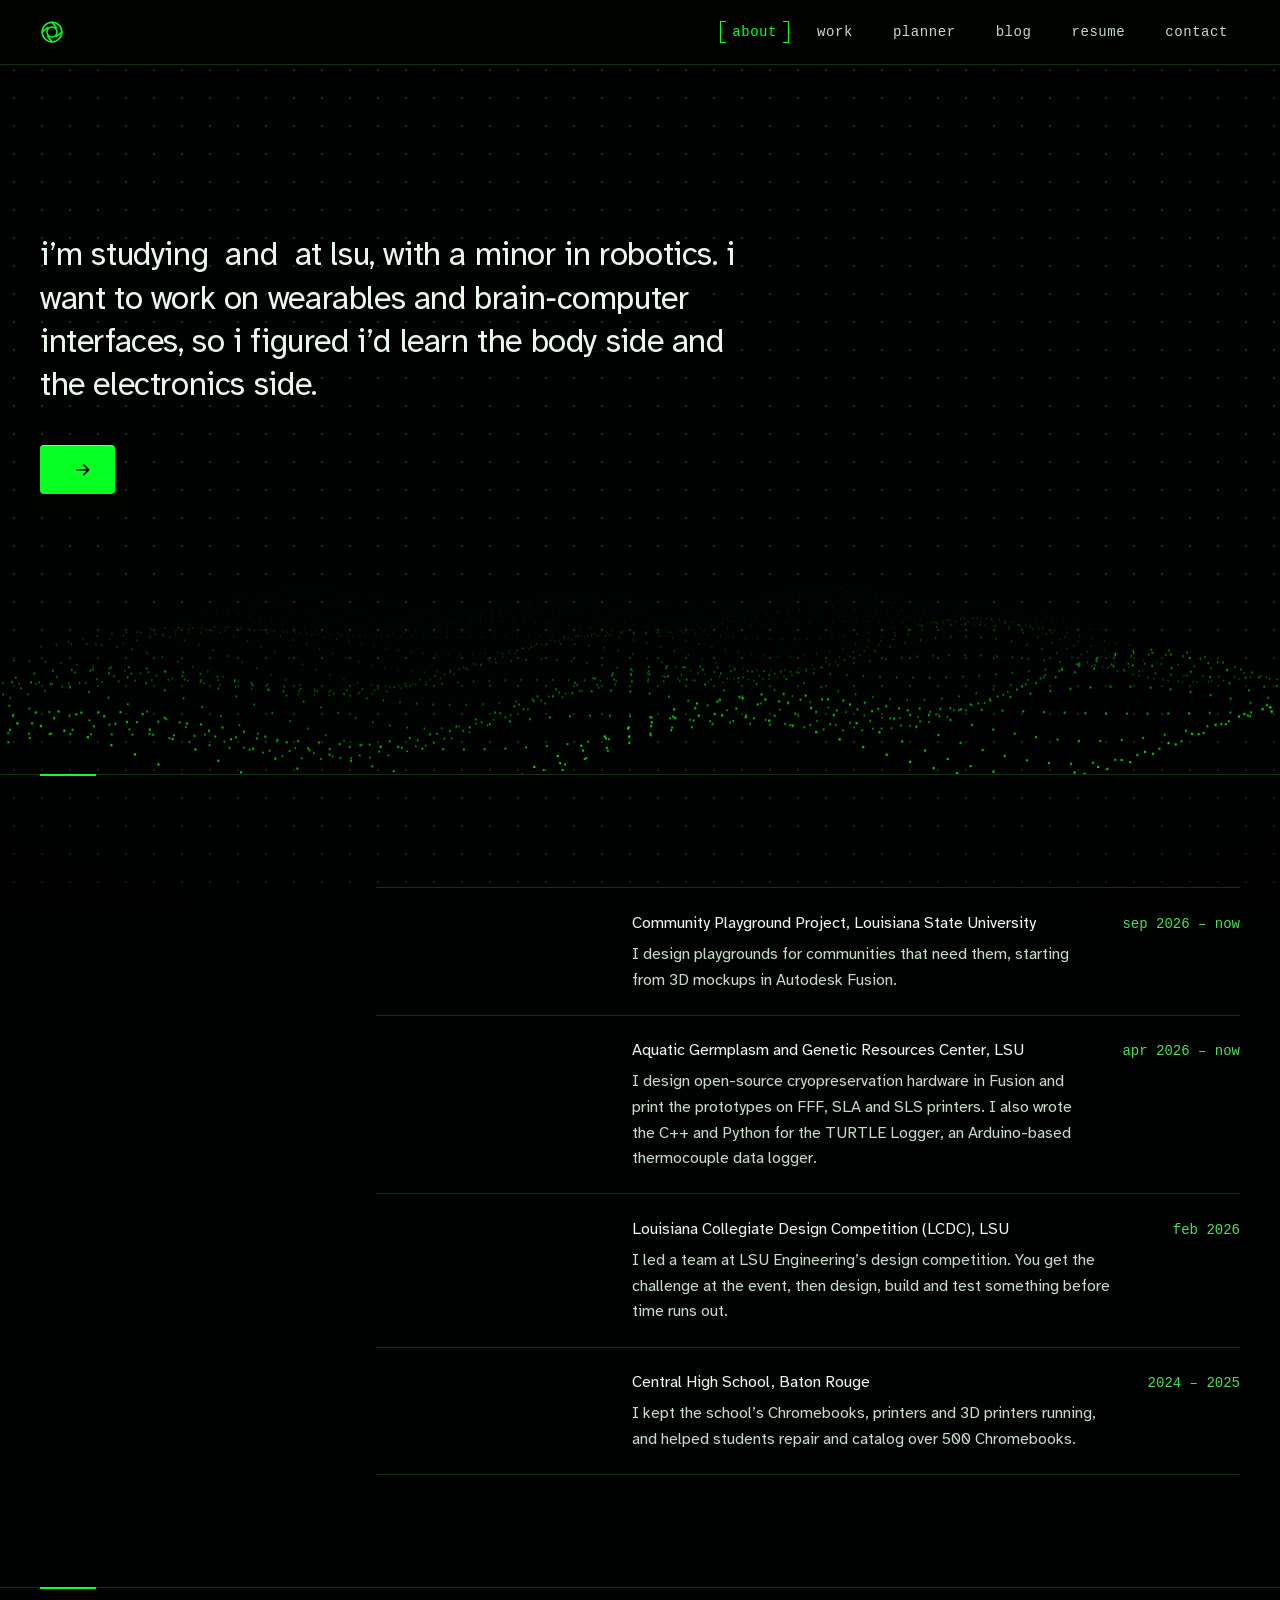
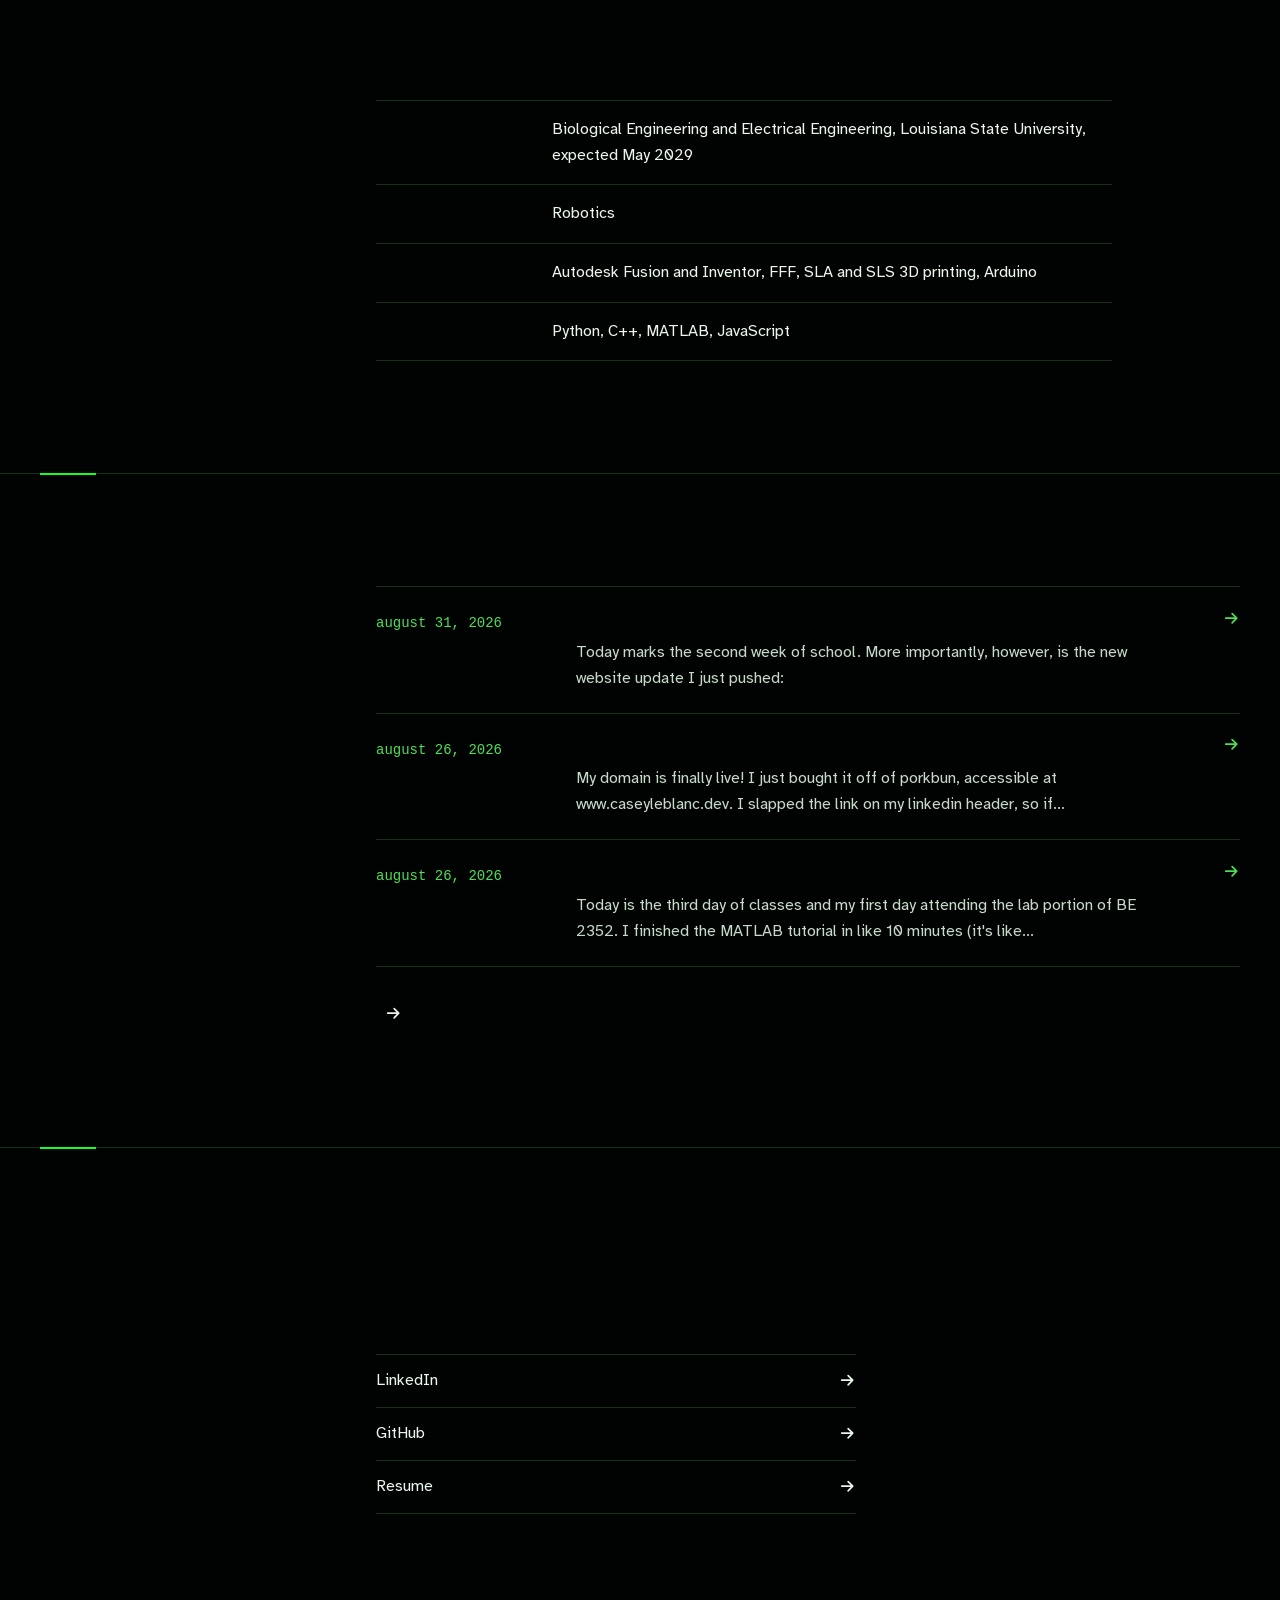
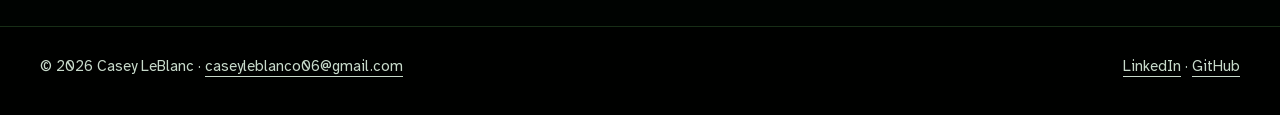
==== about/index.html @ cc2a9f2a "Site refresh: ring menu home, inner pages, motion, resume update - Home is a main menu: an animated " ====
<!DOCTYPE html>
<html lang="en">
<head>
    <meta charset="utf-8">
    <meta name="viewport" content="width=device-width, initial-scale=1">
    <title>About | Casey LeBlanc</title>
    <meta name="description" content="Casey LeBlanc studies biological and electrical engineering at LSU and works as a design engineer on the Community Playground Project. Experience, background, writing and contact.">
    <meta name="color-scheme" content="dark">
    <meta name="theme-color" content="#060d09">
    <meta property="og:type" content="website">
    <meta property="og:site_name" content="Casey LeBlanc">
    <meta property="og:title" content="About | Casey LeBlanc">
    <meta property="og:description" content="Casey LeBlanc studies biological and electrical engineering at LSU and works as a design engineer on the Community Playground Project. Experience, background, writing and contact.">
    <meta property="og:url" content="https://caseyleblanc.dev/about/">
    <meta name="twitter:card" content="summary">
    <link rel="canonical" href="https://caseyleblanc.dev/about/">
    <link rel="icon" href="../Assets/favicon.svg" type="image/svg+xml">
    <link rel="preload" href="../Assets/Atkinson-Hyperlegible-Regular-102a.woff2" as="font" type="font/woff2" crossorigin>
    <link rel="stylesheet" href="../site.css">
    <script>
        // motion.js prints the page in. It only runs when motion is allowed, and the page shows anyway if it never loads.
        if (matchMedia("(prefers-reduced-motion: no-preference)").matches) {
            document.documentElement.classList.add("motion");
            setTimeout(function () {
                if (!document.documentElement.classList.contains("motion-ready")) document.documentElement.classList.remove("motion");
            }, 3000);
        }
    </script>
</head>
<body>
    <a class="skip-link" href="#main">skip to content</a>

    <header class="site-header">
        <div class="wrap header-inner">
            <a class="wordmark" href="../">
                <svg class="mark" viewBox="0 0 20 20" aria-hidden="true" focusable="false"><circle cx="10" cy="10" r="8.2"/><circle cx="10" cy="10" r="4.2"/><path d="M10 1.8 13.6 6.4M18.2 10 13.6 13.6M10 18.2 6.4 13.6M1.8 10 6.4 6.4"/></svg>
                casey leblanc
            </a>
            <nav class="site-nav" aria-label="Main">
                <ul>
                    <li><a href="../about/" aria-current="page">about</a></li>
                    <li><a href="../work/">work</a></li>
                    <li><a href="../planner/">planner</a></li>
                    <li><a href="../blog/">blog</a></li>
                    <li><a href="../resume/">resume</a></li>
                    <li><a href="../about/#contact">contact</a></li>
                </ul>
            </nav>
        </div>
    </header>

    <main id="main">
        <div class="wrap">
            <header class="page-head about-head">
                <h1 class="page-title">about</h1>
                <p class="statement">I&#8217;m studying <strong>biological</strong> and <strong>electrical engineering</strong> at LSU, with a minor in robotics. I want to work on wearables and brain&#8209;computer interfaces, so I figured I&#8217;d learn the body side and the electronics side.</p>
                <div class="actions">
                    <a class="btn btn-primary" href="../resume/">view resume <svg class="arrow" viewBox="0 0 20 20" aria-hidden="true" focusable="false"><path d="M4 10h11M11 5l5 5-5 5"/></svg></a>
                    <a class="btn-link" href="mailto:caseyleblanco06@gmail.com">email me</a>
                </div>
            </header>
        </div>
        <canvas class="wave" aria-hidden="true" data-wave></canvas>

        <section class="section" id="experience" aria-labelledby="experience-title">
            <div class="wrap section-grid">
                <h2 class="section-title" id="experience-title">experience</h2>
                <ul class="rows">
                    <li class="row row-work">
                        <h3 class="row-title">Design engineer</h3>
                        <div class="row-body">
                            <p class="row-org">Community Playground Project, Louisiana State University</p>
                            <p class="row-text">I design playgrounds for communities that need them, starting from 3D mockups in Autodesk Fusion.</p>
                        </div>
                        <span class="row-when">sep 2026 &ndash; now</span>
                    </li>
                    <li class="row row-work">
                        <h3 class="row-title">Undergraduate researcher</h3>
                        <div class="row-body">
                            <p class="row-org">Aquatic Germplasm and Genetic Resources Center, LSU</p>
                            <p class="row-text">I design open-source cryopreservation hardware in Fusion and print the prototypes on FFF, SLA and SLS printers. I also wrote the C++ and Python for the TURTLE Logger, an Arduino-based thermocouple data logger.</p>
                        </div>
                        <span class="row-when">apr 2026 &ndash; now</span>
                    </li>
                    <li class="row row-work">
                        <h3 class="row-title">Team leader</h3>
                        <div class="row-body">
                            <p class="row-org">Louisiana Collegiate Design Competition (LCDC), LSU</p>
                            <p class="row-text">I led a team at LSU Engineering&#8217;s design competition. You get the challenge at the event, then design, build and test something before time runs out.</p>
                        </div>
                        <span class="row-when">feb 2026</span>
                    </li>
                    <li class="row row-work">
                        <h3 class="row-title">Help desk</h3>
                        <div class="row-body">
                            <p class="row-org">Central High School, Baton Rouge</p>
                            <p class="row-text">I kept the school&#8217;s Chromebooks, printers and 3D printers running, and helped students repair and catalog over 500 Chromebooks.</p>
                        </div>
                        <span class="row-when">2024 &ndash; 2025</span>
                    </li>
                </ul>
            </div>
        </section>

        <section class="section" id="background" aria-labelledby="background-title">
            <div class="wrap section-grid">
                <h2 class="section-title" id="background-title">background</h2>
                <dl class="facts">
                    <div class="fact"><dt>Studying</dt><dd>Biological Engineering and Electrical Engineering, Louisiana State University, expected May 2029</dd></div>
                    <div class="fact"><dt>Minor</dt><dd>Robotics</dd></div>
                    <div class="fact"><dt>Building with</dt><dd>Autodesk Fusion and Inventor, FFF, SLA and SLS 3D printing, Arduino</dd></div>
                    <div class="fact"><dt>Coding in</dt><dd>Python, C++, MATLAB, JavaScript</dd></div>
                </dl>
            </div>
        </section>

        <section class="section" id="writing" aria-labelledby="writing-title">
            <div class="wrap section-grid">
                <h2 class="section-title" id="writing-title">writing</h2>
                <div>
                    <ul class="rows">
<!-- blog:latest:start (generated by tools/blog.py, edit posts/*.md instead) -->
<li class="row row-post"><a class="row-link" href="../blog/#post-2026-08-31-new-update-and-project-brainstorming"><time datetime="2026-08-31">august 31, 2026</time><span class="row-main"><span class="row-title">new update and project brainstorming</span><span class="row-text">Today marks the second week of school. More importantly, however, is the new website update I just pushed:</span></span><svg class="arrow" viewBox="0 0 20 20" aria-hidden="true" focusable="false"><path d="M4 10h11M11 5l5 5-5 5"/></svg></a></li>
<li class="row row-post"><a class="row-link" href="../blog/#post-2026-08-26-domain-is-live"><time datetime="2026-08-26">august 26, 2026</time><span class="row-main"><span class="row-title">domain is live!</span><span class="row-text">My domain is finally live! I just bought it off of porkbun, accessible at www.caseyleblanc.dev. I slapped the link on my linkedin header, so if...</span></span><svg class="arrow" viewBox="0 0 20 20" aria-hidden="true" focusable="false"><path d="M4 10h11M11 5l5 5-5 5"/></svg></a></li>
<li class="row row-post"><a class="row-link" href="../blog/#post-2026-08-26-matt-lab-and-the-start-of-random-stuff-section"><time datetime="2026-08-26">august 26, 2026</time><span class="row-main"><span class="row-title">matt lab and the start of random stuff section</span><span class="row-text">Today is the third day of classes and my first day attending the lab portion of BE 2352. I finished the MATLAB tutorial in like 10 minutes (it's like...</span></span><svg class="arrow" viewBox="0 0 20 20" aria-hidden="true" focusable="false"><path d="M4 10h11M11 5l5 5-5 5"/></svg></a></li>
<!-- blog:latest:end -->
                    </ul>
                    <p class="more"><a class="btn-link" href="../blog/">all posts <svg class="arrow" viewBox="0 0 20 20" aria-hidden="true" focusable="false"><path d="M4 10h11M11 5l5 5-5 5"/></svg></a></p>
                </div>
            </div>
        </section>

        <section class="section" id="contact" aria-labelledby="contact-title">
            <div class="wrap section-grid">
                <h2 class="section-title" id="contact-title">contact</h2>
                <div>
                    <a class="contact-mail" href="mailto:caseyleblanco06@gmail.com">caseyleblanco06@gmail.com</a>
                    <ul class="link-list">
                        <li><a href="https://www.linkedin.com/in/casey-leblanc-04265731b/" target="_blank" rel="noopener noreferrer">LinkedIn<span class="visually-hidden"> (opens in a new tab)</span> <svg class="arrow" viewBox="0 0 20 20" aria-hidden="true" focusable="false"><path d="M4 10h11M11 5l5 5-5 5"/></svg></a></li>
                        <li><a href="https://github.com/casey-leblanc" target="_blank" rel="noopener noreferrer">GitHub<span class="visually-hidden"> (opens in a new tab)</span> <svg class="arrow" viewBox="0 0 20 20" aria-hidden="true" focusable="false"><path d="M4 10h11M11 5l5 5-5 5"/></svg></a></li>
                        <li><a href="../resume/">Resume <svg class="arrow" viewBox="0 0 20 20" aria-hidden="true" focusable="false"><path d="M4 10h11M11 5l5 5-5 5"/></svg></a></li>
                    </ul>
                </div>
            </div>
        </section>
    </main>

    <footer class="site-footer">
        <div class="wrap footer-inner">
            <p>&copy; 2026 Casey LeBlanc &middot; <a href="mailto:caseyleblanco06@gmail.com">caseyleblanco06@gmail.com</a></p>
            <p><a href="https://www.linkedin.com/in/casey-leblanc-04265731b/" target="_blank" rel="noopener noreferrer">LinkedIn<span class="visually-hidden"> (opens in a new tab)</span></a> &middot; <a href="https://github.com/casey-leblanc" target="_blank" rel="noopener noreferrer">GitHub<span class="visually-hidden"> (opens in a new tab)</span></a></p>
        </div>
    </footer>
    <script src="../wave.js" defer></script>
    <script src="../motion.js" defer></script>
</body>
</html>
---- site.css ----
/* ==========================================================================
   caseyleblanc.dev
   One stylesheet for every page. The idea: a heads-up display. A near-black
   spruce ground with a faint dot grid, one neon-green signal, and a home that
   is a main menu: an animated woven ring with the name held in its hole.
   ========================================================================== */

@font-face {
    font-family: "AtkinsonHyperlegible";
    src: url("Assets/Atkinson-Hyperlegible-Regular-102a.woff2") format("woff2");
    font-weight: 400;
    font-style: normal;
    font-display: swap;
}
@font-face {
    font-family: "AtkinsonHyperlegible";
    src: url("Assets/Atkinson-Hyperlegible-Italic-102a.woff2") format("woff2");
    font-weight: 400;
    font-style: italic;
    font-display: swap;
}
@font-face {
    font-family: "AtkinsonHyperlegible";
    src: url("Assets/Atkinson-Hyperlegible-Bold-102.ttf") format("truetype");
    font-weight: 700;
    font-style: normal;
    font-display: swap;
}
@font-face {
    font-family: "AtkinsonHyperlegible";
    src: url("Assets/Atkinson-Hyperlegible-BoldItalic-102a.woff2") format("woff2");
    font-weight: 700;
    font-style: italic;
    font-display: swap;
}

/* ---------- tokens ---------- */

:root {
    color-scheme: dark;

    /* ground: spruce-black */
    --ground: oklch(0.09 0.02 155);
    --ground-raised: oklch(0.14 0.025 158);

    /* type: fog-white tinted a little toward green, never neutral gray */
    --fog: oklch(0.965 0.018 150);
    --fog-2: oklch(0.87 0.03 150);

    /* the signal: phosphor green. Hairlines and ticks are tinted with it too. */
    --signal: oklch(0.87 0.29 143);
    --signal-strong: oklch(0.93 0.25 146);
    --signal-dim: oklch(0.8 0.22 144);
    --signal-ink: oklch(0.14 0.04 150);
    --line: oklch(0.88 0.2 143 / 0.18);
    --line-strong: oklch(0.88 0.22 143 / 0.42);

    --font: "AtkinsonHyperlegible", "Atkinson Hyperlegible", system-ui, "Segoe UI", sans-serif;
    --mono: ui-monospace, "Cascadia Mono", "SF Mono", Menlo, Consolas, monospace;

    --wrap: 75rem;
    --gutter: clamp(1.25rem, 4vw, 2.5rem);
    --header-h: 4rem;
    --ease: cubic-bezier(0.16, 1, 0.3, 1);
}

/* ---------- base ---------- */

*,
*::before,
*::after {
    box-sizing: border-box;
}

html {
    scrollbar-width: thin;
    scrollbar-color: oklch(0.5 0.12 145) transparent;
    scroll-padding-top: calc(var(--header-h) + 1.5rem);
    -webkit-text-size-adjust: 100%;
    text-size-adjust: 100%;
}

body {
    margin: 0;
    min-height: 100vh;
    min-height: 100dvh;
    display: flex;
    flex-direction: column;
    background: var(--ground);
    color: var(--fog);
    font-family: var(--font);
    font-size: 1rem;
    line-height: 1.6;
    caret-color: var(--signal);
    overflow-wrap: break-word;
}

/* The ground: a faint dot grid in the signal colour under a soft vignette, fixed behind every page. */
body::before {
    content: "";
    position: fixed;
    inset: 0;
    z-index: -1;
    pointer-events: none;
    background:
        radial-gradient(120% 90% at 50% 42%, transparent 35%, oklch(0.05 0.02 155 / 0.92) 100%),
        radial-gradient(circle at center, oklch(0.88 0.2 143 / 0.2) 0 1px, transparent 1.6px) 0 0 / 28px 28px,
        var(--ground);
}

main {
    flex: 1;
}

img,
svg {
    max-width: 100%;
}

time {
    font-variant-numeric: tabular-nums;
}

h1,
h2,
h3,
h4 {
    margin: 0;
    line-height: 1.1;
    text-wrap: balance;
}

p {
    text-wrap: pretty;
}

::selection {
    background: var(--signal);
    color: var(--signal-ink);
}

:focus-visible {
    outline: 3px solid var(--signal);
    outline-offset: 3px;
    border-radius: 4px;
}

a {
    color: inherit;
    text-underline-offset: 0.3em;
}

.wrap {
    width: min(100% - 2 * var(--gutter), var(--wrap));
    margin-inline: auto;
}

.skip-link {
    position: absolute;
    left: 1rem;
    top: -5rem;
    z-index: 100;
    padding: 0.75rem 1.25rem;
    background: var(--signal);
    color: var(--signal-ink);
    font-weight: 700;
    border-radius: 6px;
    text-decoration: none;
}
.skip-link:focus {
    top: 1rem;
}

.visually-hidden {
    position: absolute;
    width: 1px;
    height: 1px;
    margin: -1px;
    padding: 0;
    overflow: hidden;
    clip-path: inset(50%);
    white-space: nowrap;
}

/* ---------- header ---------- */

.site-header {
    position: relative;
    z-index: 50;
    background: oklch(0.09 0.02 160 / 0.88);
    border-bottom: 1px solid var(--line);
    view-transition-name: site-header;
}

@media (min-width: 720px) {
    .site-header {
        position: sticky;
        top: 0;
        -webkit-backdrop-filter: blur(14px) saturate(1.2);
        backdrop-filter: blur(14px) saturate(1.2);
    }
}
@media (max-height: 520px) {
    .site-header {
        position: relative;
        -webkit-backdrop-filter: none;
        backdrop-filter: none;
    }
}

.header-inner {
    display: flex;
    flex-wrap: wrap;
    align-items: center;
    justify-content: space-between;
    column-gap: 2rem;
    min-height: var(--header-h);
    padding-block: 0.25rem;
}

.wordmark {
    display: inline-flex;
    align-items: center;
    gap: 0.65rem;
    min-height: 44px;
    font-size: 1.125rem;
    font-weight: 700;
    letter-spacing: -0.01em;
    text-decoration: none;
    text-transform: lowercase;
}

.mark {
    width: 1.5rem;
    height: 1.5rem;
    fill: none;
    stroke: var(--signal);
    stroke-width: 1.3;
    stroke-linecap: round;
}

.site-nav ul {
    display: flex;
    flex-wrap: wrap;
    gap: 0 clamp(0.25rem, 1.5vw, 1rem);
    margin: 0;
    padding: 0;
    list-style: none;
}

.site-nav a {
    position: relative;
    display: inline-flex;
    align-items: center;
    min-height: 44px;
    padding-inline: 0.75rem;
    color: var(--fog-2);
    font-family: var(--mono);
    font-size: 0.875rem;
    letter-spacing: 0.04em;
    text-decoration: none;
    text-transform: lowercase;
    transition: color 0.2s;
}
/* the label's brackets: drawn on hover, solid on the current page */
.site-nav a::before,
.site-nav a::after {
    content: "";
    position: absolute;
    top: 11px;
    bottom: 11px;
    width: 6px;
    border: 1.5px solid var(--signal);
    opacity: 0;
    transition: opacity 0.2s;
}
.site-nav a::before {
    left: 0;
    border-right: 0;
}
.site-nav a::after {
    right: 0;
    border-left: 0;
}
.site-nav a:hover {
    color: var(--signal);
}
.site-nav a:hover::before,
.site-nav a:hover::after {
    opacity: 0.5;
}
.site-nav a[aria-current="page"] {
    color: var(--signal);
}
.site-nav a[aria-current="page"]::before,
.site-nav a[aria-current="page"]::after {
    opacity: 1;
}

/* six tabs have to fit one row on a phone, so tighten them (every target stays 44px wide and tall) */
@media (max-width: 479px) {
    .site-nav ul {
        gap: 0;
    }
    .site-nav a {
        justify-content: center;
        min-width: 44px;
        padding-inline: 0.4rem;
        font-size: 0.78rem;
    }
}
@media (max-width: 359px) {
    .site-nav {
        flex-basis: 100%;
    }
    .site-nav ul {
        display: grid;
        grid-template-columns: repeat(3, minmax(0, 1fr));
    }
}

/* ---------- actions ---------- */

.actions {
    display: flex;
    flex-wrap: wrap;
    align-items: center;
    gap: 0.5rem 1.75rem;
    margin-top: 2.25rem;
}

.btn {
    display: inline-flex;
    align-items: center;
    gap: 0.65rem;
    min-height: 3rem;
    padding: 0.7rem 1.4rem;
    border-radius: 4px;
    font-size: 1.0625rem;
    font-weight: 700;
    text-decoration: none;
    transition: background-color 0.2s, transform 0.25s var(--ease), box-shadow 0.25s;
}

.btn-primary {
    background: var(--signal);
    color: var(--signal-ink);
    box-shadow: inset 0 1px 0 oklch(1 0 0 / 0.4), 0 10px 22px -10px oklch(0.03 0.02 160 / 0.9);
}
.btn-primary:hover {
    background: var(--signal-strong);
    transform: translateY(-2px);
    box-shadow: inset 0 1px 0 oklch(1 0 0 / 0.4), 0 16px 28px -12px oklch(0.03 0.02 160 / 0.95);
}
.btn-primary:active {
    transform: translateY(0);
}

.btn-link {
    display: inline-flex;
    align-items: center;
    gap: 0.5rem;
    min-height: 44px;
    font-weight: 700;
    text-decoration: underline;
    text-decoration-color: var(--line-strong);
    text-decoration-thickness: 2px;
    text-underline-offset: 0.35em;
    transition: text-decoration-color 0.2s, color 0.2s;
}
.btn-link:hover {
    color: var(--signal);
    text-decoration-color: var(--signal);
}

.arrow {
    flex: none;
    width: 1.15em;
    height: 1.15em;
    fill: none;
    stroke: currentColor;
    stroke-width: 1.8;
    stroke-linecap: round;
    stroke-linejoin: round;
    transition: transform 0.3s var(--ease);
}
a:hover > .arrow,
.row-link:hover .arrow {
    transform: translateX(4px);
}

/* ---------- sections ---------- */

.section {
    position: relative;
    padding-block: clamp(3.5rem, 9vw, 7rem);
    border-top: 1px solid var(--line);
}

/* a short signal tick on each section rule, aligned to the content edge */
.section::before {
    content: "";
    position: absolute;
    top: -1px;
    left: max(var(--gutter), calc((100% - var(--wrap)) / 2));
    width: 3.5rem;
    height: 2px;
    background: var(--signal);
}

.section-grid {
    display: grid;
    grid-template-columns: minmax(0, 1fr);
    gap: clamp(1.5rem, 4vw, 3rem);
}
@media (min-width: 900px) {
    .section-grid {
        grid-template-columns: minmax(0, 17rem) minmax(0, 1fr);
        gap: clamp(2rem, 5vw, 5rem);
    }
}

.section-title {
    font-size: clamp(2.2rem, 4.2vw, 3.1rem);
    line-height: 1;
    letter-spacing: -0.03em;
    text-transform: lowercase;
    color: var(--signal);
}

.statement {
    max-width: 34ch;
    margin: 0 0 clamp(2rem, 5vw, 3.25rem);
    font-size: clamp(1.4rem, 2.7vw, 2.05rem);
    line-height: 1.32;
    letter-spacing: -0.012em;
}
.statement strong {
    color: var(--signal);
}

.facts {
    margin: 0;
    max-width: 46rem;
}
.fact {
    display: grid;
    gap: 0.2rem 2rem;
    padding-block: 1rem;
    border-top: 1px solid var(--line);
}
.fact:last-child {
    border-bottom: 1px solid var(--line);
}
@media (min-width: 640px) {
    .fact {
        grid-template-columns: 9rem minmax(0, 1fr);
    }
}
.fact dt {
    color: var(--signal-dim);
    font-weight: 700;
    text-transform: lowercase;
}
.fact dd {
    margin: 0;
}

/* ruled rows: the page's list pattern (instead of cards) */

.group + .group {
    margin-top: clamp(2.5rem, 6vw, 3.75rem);
}
.group-title {
    margin-bottom: 1rem;
    font-size: 1.625rem;
    letter-spacing: -0.015em;
    text-transform: lowercase;
}

.rows {
    margin: 0;
    padding: 0;
    list-style: none;
}
.row {
    border-top: 1px solid var(--line);
}
.row:last-child {
    border-bottom: 1px solid var(--line);
}

.row-work {
    display: grid;
    gap: 0.4rem 2rem;
    padding-block: 1.35rem;
}
@media (min-width: 760px) {
    .row-work {
        grid-template-columns: minmax(0, 14rem) minmax(0, 1fr) auto;
        align-items: baseline;
    }
}
.row-title {
    font-size: 1.25rem;
    font-weight: 700;
    line-height: 1.3;
    letter-spacing: -0.01em;
}
.row-text {
    margin: 0;
    color: var(--fog-2);
    max-width: 58ch;
}
.tag {
    justify-self: start;
    padding: 0.1rem 0.75rem;
    border: 1px solid var(--line-strong);
    border-radius: 999px;
    color: var(--signal-dim);
    font-family: var(--mono);
    font-size: 0.875rem;
    white-space: nowrap;
}

.row-link {
    display: grid;
    gap: 0.35rem 2rem;
    padding: 1.35rem 0.5rem;
    margin-inline: -0.5rem;
    color: inherit;
    text-decoration: none;
    border-radius: 4px;
    transition: background-color 0.2s;
}
@media (min-width: 760px) {
    .row-link {
        grid-template-columns: 10.5rem minmax(0, 1fr) auto;
        align-items: baseline;
    }
}
.row-link:hover {
    background: oklch(0.88 0.2 143 / 0.07);
}
.row-link time {
    color: var(--signal-dim);
    font-family: var(--mono);
    font-size: 0.875rem;
}
.row-main {
    display: grid;
    gap: 0.3rem;
}
.row-link .row-title {
    text-decoration: underline;
    text-decoration-color: transparent;
    text-decoration-thickness: 2px;
    text-underline-offset: 0.25em;
    transition: text-decoration-color 0.2s;
}
.row-link:hover .row-title {
    text-decoration-color: var(--signal);
}
.row-link .arrow {
    display: none;
    color: var(--signal-dim);
}
@media (min-width: 760px) {
    .row-link .arrow {
        display: block;
    }
}

.more {
    margin: 1.5rem 0 0;
}

/* a work row with its own links instead of one link around the whole row */
.row-body {
    display: grid;
    gap: 0.35rem;
}
.row-links {
    display: flex;
    flex-wrap: wrap;
    gap: 0 1.75rem;
    margin: 0;
}

/* contact */

.contact-mail {
    display: inline-block;
    font-size: clamp(1.45rem, 4.7vw, 3rem);
    font-weight: 700;
    line-height: 1.12;
    letter-spacing: -0.025em;
    overflow-wrap: anywhere;
    text-decoration: underline;
    text-decoration-color: var(--signal);
    text-decoration-thickness: 3px;
    text-underline-offset: 0.2em;
    transition: color 0.2s;
}
.contact-mail:hover {
    color: var(--signal);
}

.link-list {
    margin: clamp(1.75rem, 4vw, 2.5rem) 0 0;
    padding: 0;
    max-width: 30rem;
    list-style: none;
}
.link-list li {
    border-top: 1px solid var(--line);
}
.link-list li:last-child {
    border-bottom: 1px solid var(--line);
}
.link-list a {
    display: flex;
    align-items: center;
    gap: 0.9rem;
    min-height: 3.25rem;
    text-decoration: none;
    transition: color 0.2s;
}
.link-list a:hover {
    color: var(--signal);
}
.link-list .arrow {
    margin-left: auto;
}
.icon {
    flex: none;
    width: 1.25rem;
    height: 1.25rem;
    fill: var(--signal);
}

/* ---------- footer ---------- */

.site-footer {
    border-top: 1px solid var(--line);
    background: oklch(0.07 0.02 160 / 0.7);
    color: var(--fog-2);
    font-size: 0.9375rem;
}
.footer-inner {
    display: flex;
    flex-wrap: wrap;
    justify-content: space-between;
    gap: 0.5rem 2rem;
    padding-block: 1.75rem 2.25rem;
}
.footer-inner p {
    margin: 0;
}
.site-footer a,
.fact a {
    display: inline-block;
    padding-block: 0.7rem;
    margin-block: -0.7rem;
}
.site-footer a:hover {
    color: var(--signal);
}

/* ---------- inner pages ---------- */

.page-head {
    padding-block: clamp(2.5rem, 6vw, 4.5rem) clamp(1.5rem, 3vw, 2.5rem);
}
.page-title {
    font-size: clamp(2.9rem, 7.5vw, 4.75rem);
    line-height: 0.98;
    letter-spacing: -0.035em;
    text-transform: lowercase;
    color: var(--signal);
}
.page-intro {
    max-width: 46ch;
    margin: 1.1rem 0 0;
    color: var(--fog-2);
    font-size: 1.125rem;
}

/* resume */

.pdf-note,
.page-note {
    max-width: 52ch;
    margin: 1.25rem 0 0;
    color: var(--fog-2);
}
.resume-layout {
    display: grid;
    grid-template-columns: minmax(0, 1fr);
    gap: clamp(2rem, 5vw, 4rem);
    align-items: start;
    margin-bottom: clamp(3rem, 7vw, 5rem);
}
@media (min-width: 1000px) {
    .resume-layout {
        grid-template-columns: minmax(0, 52rem) minmax(16rem, 1fr);
    }
    .resume-summary {
        position: sticky;
        top: calc(var(--header-h) + 1.5rem);
        max-width: 24rem;
    }
}
.summary-title {
    margin-bottom: 0.5rem;
    font-size: 1.625rem;
    letter-spacing: -0.015em;
    text-transform: lowercase;
    color: var(--signal);
}
.resume-summary .fact {
    grid-template-columns: minmax(0, 1fr);
}
.pdf-frame {
    width: 100%;
    aspect-ratio: 8.5 / 11;
    overflow: hidden;
    border: 1px solid var(--signal);
    border-radius: 4px;
    background: #fff;
    box-shadow: 0 10px 14px -10px oklch(0.03 0.02 160 / 0.9);
}
.pdf-frame:focus-within {
    outline: 3px solid var(--signal);
    outline-offset: 3px;
}
.pdf-frame object {
    display: block;
    width: 100%;
    height: 100%;
}
.pdf-frame p {
    padding: 2rem;
    color: oklch(0.25 0.03 160);
}
@media (max-width: 719px), (hover: none) and (pointer: coarse) {
    .pdf-frame {
        display: none;
    }
    .resume-layout {
        grid-template-columns: minmax(0, 1fr);
    }
    .resume-summary {
        position: static;
        max-width: 46rem;
    }
}

/* credit lines: names are links, so they read as links without shouting */
.page-note a,
.row-text a {
    font-weight: 700;
    text-decoration: underline;
    text-decoration-color: var(--line-strong);
    text-decoration-thickness: 2px;
    text-underline-offset: 0.3em;
    transition: text-decoration-color 0.2s, color 0.2s;
}
.page-note a:hover,
.row-text a:hover {
    color: var(--signal);
    text-decoration-color: var(--signal);
}
.page-note.credit {
    margin-top: 0;
    margin-bottom: clamp(1.75rem, 4vw, 2.5rem);
}

/* course planner page */

.planner-shot {
    margin: 0 0 clamp(2.5rem, 6vw, 4rem);
}
.planner-shot img {
    display: block;
    width: 100%;
    height: auto;
    border: 1px solid var(--line-strong);
    border-radius: 6px;
    background: var(--ground-raised);
    box-shadow: 0 10px 14px -10px oklch(0.03 0.02 160 / 0.9);
}
.planner-shot figcaption {
    max-width: 62ch;
    margin-top: 0.75rem;
    color: var(--fog-2);
    font-size: 0.9375rem;
}

/* blog */

.blog-layout {
    display: grid;
    grid-template-columns: minmax(0, 1fr);
    gap: 2rem;
    padding-bottom: clamp(3.5rem, 8vw, 6rem);
}
@media (min-width: 960px) {
    .blog-layout {
        grid-template-columns: 15rem minmax(0, 1fr);
        gap: clamp(2rem, 6vw, 5.5rem);
        align-items: start;
    }
}

.outline-heading {
    margin-bottom: 0.6rem;
    color: var(--fog-2);
    font-size: 1rem;
    letter-spacing: 0;
    text-transform: lowercase;
}

.outline-list {
    display: flex;
    gap: 0.5rem;
    margin: 0;
    padding: 0 0 0.6rem;
    overflow-x: auto;
    list-style: none;
    scroll-snap-type: x proximity;
}
.outline-list li {
    flex: none;
    width: 13.5rem;
    scroll-snap-align: start;
}

.outline-link {
    display: grid;
    gap: 0.1rem;
    height: 100%;
    padding: 0.6rem 0.85rem;
    border: 1px solid var(--line);
    border-radius: 4px;
    text-decoration: none;
    transition: background-color 0.2s, border-color 0.2s;
}
.outline-link:hover {
    background: oklch(0.88 0.2 143 / 0.07);
    border-color: var(--line-strong);
}
.outline-link[aria-current="true"] {
    background: oklch(0.88 0.2 143 / 0.12);
    border-color: var(--signal);
}
.outline-title {
    overflow: hidden;
    font-weight: 700;
    line-height: 1.35;
    text-overflow: ellipsis;
    white-space: nowrap;
}
.outline-link time {
    color: var(--signal-dim);
    font-family: var(--mono);
    font-size: 0.875rem;
}

@media (min-width: 960px) {
    .outline {
        position: sticky;
        top: calc(var(--header-h) + 1.5rem);
        max-height: calc(100vh - var(--header-h) - 3rem);
        overflow-y: auto;
    }
    .outline-list {
        display: grid;
        gap: 0.25rem;
        padding: 0;
        overflow: visible;
    }
    .outline-list li {
        width: auto;
    }
    .outline-link {
        border-color: transparent;
    }
    .outline-link[aria-current="true"] {
        border-color: var(--signal);
    }
    .outline-title {
        white-space: normal;
    }
}

.post {
    padding-block: clamp(2.25rem, 5vw, 3.5rem);
    border-top: 1px solid var(--line);
}
.post:first-child {
    padding-top: 0;
    border-top: 0;
}
.post-head time {
    color: var(--signal-dim);
    font-family: var(--mono);
    font-size: 0.875rem;
}
.post-title {
    max-width: 24ch;
    margin: 0.45rem 0 1.5rem;
    font-size: clamp(1.75rem, 3.6vw, 2.5rem);
    letter-spacing: -0.022em;
}

.prose {
    max-width: 68ch;
    font-size: 1.125rem;
    line-height: 1.75;
}
.prose > :first-child {
    margin-top: 0;
}
.prose p {
    margin: 0 0 1.15em;
}
.prose h3,
.prose h4,
.prose h5,
.prose h6 {
    margin: 2.2em 0 0.7em;
    letter-spacing: -0.012em;
}
.prose h3 {
    font-size: 1.5rem;
}
.prose h4 {
    font-size: 1.25rem;
}
.prose h5,
.prose h6 {
    font-size: 1.125rem;
}
.prose a {
    text-decoration-line: underline;
    text-decoration-color: var(--signal);
    text-decoration-thickness: 2px;
    transition: color 0.2s;
}
.prose a:hover {
    color: var(--signal);
}
.prose ul,
.prose ol {
    margin: 0 0 1.15em;
    padding-left: 1.4em;
}
.prose li + li {
    margin-top: 0.35em;
}
.prose li::marker {
    color: var(--signal-dim);
}
.prose blockquote {
    margin: 1.5em 0;
    padding-left: 1.15rem;
    border-left: 1px solid var(--line-strong);
    color: var(--fog-2);
    font-style: italic;
}
.prose hr {
    height: 1px;
    margin: 2.2em 0;
    border: 0;
    background: var(--line);
}
.prose code {
    padding: 0.12em 0.4em;
    border-radius: 4px;
    background: oklch(0.07 0.02 160 / 0.8);
    color: var(--signal-dim);
    font-family: var(--mono);
    font-size: 0.9em;
}
.prose pre {
    margin: 1.5em 0;
    padding: 1rem 1.15rem;
    overflow-x: auto;
    border: 1px solid var(--line);
    border-radius: 4px;
    background: oklch(0.07 0.02 160 / 0.8);
    line-height: 1.55;
}
.prose pre code {
    padding: 0;
    background: none;
    font-size: 0.9375rem;
}
.prose img {
    display: block;
    height: auto;
    margin: 1.5em 0;
    border-radius: 4px;
}

.empty {
    color: var(--fog-2);
}

/* ---------- motion ---------- */

@media (prefers-reduced-motion: no-preference) {
    html {
        scroll-behavior: smooth;
    }

    /* moving between pages: the header holds still and the old page lifts away fast. The new page
       prints itself in (motion.js), or at home the ring draws itself in, so it needs no fade. */
    @view-transition {
        navigation: auto;
    }
    ::view-transition-old(root) {
        animation: page-leave 0.22s cubic-bezier(0.55, 0.085, 0.68, 0.53) both;
    }
    ::view-transition-new(root) {
        animation: none;
    }
    /* back to the menu: the page you leave shrinks back into it while the ring weaves together */
    html:active-view-transition-type(to-menu)::view-transition-old(root) {
        animation: page-recede 0.32s cubic-bezier(0.55, 0.085, 0.68, 0.53) both;
    }
}
@keyframes page-recede {
    to {
        opacity: 0;
        transform: scale(0.94);
    }
}
@keyframes page-leave {
    to {
        opacity: 0;
        transform: translateY(-14px);
    }
}

/* Inner pages print themselves in, like a readout. Each page's head script sets .motion only when
   motion is allowed, so with no script or with reduced motion everything simply shows. */

/* the header boots: the ring mark turns into place and the current page's brackets lock on */
.motion .mark {
    animation: mark-boot 1s var(--ease) backwards;
}
.motion .site-nav a[aria-current="page"]::before {
    animation: lock-left 0.55s var(--ease) 0.12s backwards;
}
.motion .site-nav a[aria-current="page"]::after {
    animation: lock-right 0.55s var(--ease) 0.12s backwards;
}
@keyframes mark-boot {
    from {
        opacity: 0;
        transform: rotate(-180deg) scale(0.6);
    }
}
@keyframes lock-left {
    from {
        opacity: 0;
        transform: translateX(-8px);
    }
}
@keyframes lock-right {
    from {
        opacity: 0;
        transform: translateX(8px);
    }
}

/* waiting for its turn */
.motion :is(.page-title, .section-title, .summary-title, .statement, .page-intro, .rows > li, .facts > .fact, .link-list > li, .outline-list > li, .post-head, .actions, .page-note, .more, .contact-mail, main > .wave, .planner-shot, .pdf-frame):not(.is-in) {
    opacity: 0;
}

/* titles are revealed behind a thin scan line (page titles) or on their own (section titles) */
.motion :is(.page-title, .section-title, .summary-title).is-in {
    position: relative;
}
.ink {
    display: inline-block;
    animation: ink-wipe 0.7s var(--ease) var(--d, 0ms) backwards;
}
.scan {
    position: absolute;
    top: 0.08em;
    bottom: 0.02em;
    left: 0;
    width: 2px;
    background: var(--signal);
    pointer-events: none;
    animation: scan 0.7s var(--ease) var(--d, 0ms) both;
}
@keyframes ink-wipe {
    from {
        clip-path: inset(-0.25em 100% -0.3em 0);
    }
    to {
        clip-path: inset(-0.25em -0.1em -0.3em 0);
    }
}
@keyframes scan {
    0% {
        opacity: 1;
        transform: translateX(0);
    }
    75% {
        opacity: 1;
    }
    100% {
        opacity: 0;
        transform: translateX(var(--ink-w, 0px));
    }
}

/* the blog's title is typed out behind a block cursor, which blinks three times when the word is done */
.caret {
    display: inline-block;
    width: 0.5em;
    height: 0.78em;
    margin-left: 0.06em;
    background: var(--signal);
    vertical-align: -0.02em;
    opacity: 0;
    transition: opacity 0.3s;
}
.caret.is-on {
    opacity: 1;
}
.caret.is-idle {
    animation: caret-blink 1.05s steps(1) infinite;
}
@keyframes caret-blink {
    50% {
        opacity: 0;
    }
}

/* statements and intros light up word by word in reading order, each word flashing signal green
   and cooling to its own colour, like phosphor */
.w {
    animation: phosphor 0.56s cubic-bezier(0.25, 1, 0.5, 1) var(--d, 0ms) backwards;
}
@keyframes phosphor {
    0% {
        opacity: 0;
        color: var(--signal-strong);
    }
    30% {
        opacity: 1;
        color: var(--signal-strong);
    }
}

/* rows, facts and links wipe in left to right as a list */
.motion :is(.rows > li, .facts > .fact, .link-list > li, .outline-list > li, .post-head).is-in {
    animation: wipe 0.75s var(--ease) var(--d, 0ms) backwards;
}
@keyframes wipe {
    0% {
        opacity: 0;
        clip-path: inset(0 100% 0 0);
    }
    35% {
        opacity: 1;
    }
    100% {
        clip-path: inset(0 0 0 0);
    }
}

/* buttons, notes, pictures and the wave lift in */
.motion :is(.actions, .page-note, .more, .contact-mail, main > .wave, .planner-shot, .pdf-frame).is-in {
    animation: lift 0.7s var(--ease) var(--d, 0ms) backwards;
}
@keyframes lift {
    from {
        opacity: 0;
        transform: translateY(12px);
    }
}

/* a section's rule draws out from its tick as the section scrolls in */
.motion .section {
    border-top-color: transparent;
}
.motion .section::after {
    content: "";
    position: absolute;
    top: -1px;
    left: 0;
    right: 0;
    height: 1px;
    background: var(--line);
    transform: scaleX(0);
    transform-origin: max(var(--gutter), calc((100% - var(--wrap)) / 2)) 0;
}
.motion .section::before {
    transform: scaleX(0);
    transform-origin: left;
}
.motion .section.is-in::before {
    transform: none;
    transition: transform 0.45s var(--ease);
}
.motion .section.is-in::after {
    transform: none;
    transition: transform 1.2s var(--ease) 0.1s;
}

/* ---------- about and work extras ---------- */

.row-org {
    margin: 0;
    color: var(--fog);
}
.row-when {
    justify-self: start;
    color: var(--signal-dim);
    font-family: var(--mono);
    font-size: 0.875rem;
    white-space: nowrap;
}
.about-head .statement {
    margin-top: 1.5rem;
    margin-bottom: 0;
    text-transform: lowercase;
}
.wave {
    display: block;
    width: 100%;
    height: clamp(120px, 17vw, 220px);
    margin-top: clamp(0.5rem, 2vw, 1.5rem);
}

/* ---------- home: the main menu screen ---------- */

/* registered so the script can read the label zone back in pixels */
@property --label-px {
    syntax: "<length>";
    inherits: true;
    initial-value: 0px;
}

.home-stage {
    --label-px: clamp(10rem, 16vw, 14rem);
    --hole: calc(0.46 * min(100svh, 100vw - 2 * var(--label-px)));
    position: relative;
    flex: 1;
    min-height: 100vh;
    min-height: 100svh;
    overflow: hidden;
    isolation: isolate;
}

.ring {
    position: absolute;
    inset: 0;
    z-index: 0;
    overflow: hidden;
}
/* the script sizes the canvas to the ring itself; margin: auto keeps it centred */
.ring-canvas {
    position: absolute;
    inset: 0;
    display: block;
    width: 100%;
    height: 100%;
    margin: auto;
    opacity: 0;
    transition: opacity 0.6s;
}
.is-live .ring-canvas {
    opacity: 1;
}

/* the same ring as a still picture, for the moment before the script runs and for no script at all */
.ring-still {
    position: absolute;
    left: 50%;
    top: 50%;
    width: calc(var(--hole) * 2.29);
    max-width: none;
    transform: translate(-50%, -50%);
}
.is-live .ring-still {
    display: none;
}
.ring-weave,
.ring-tick,
.ring-hole {
    fill: none;
    stroke: var(--signal);
    vector-effect: non-scaling-stroke;
}
.ring-weave {
    stroke-opacity: 0.26;
}
.ring-tick {
    stroke-opacity: 0.28;
}
.ring-tick-major {
    stroke-opacity: 0.55;
}
.ring-hole {
    stroke-opacity: 0.16;
}

/* who: the name, sized to the ring's hole */
.who {
    position: absolute;
    left: 50%;
    top: 50%;
    z-index: 2;
    width: calc(var(--hole) * 0.84);
    transform: translate(-50%, -50%);
    text-align: center;
    pointer-events: none;
    transition: opacity 0.35s;
}
.who-name {
    font-size: clamp(2rem, calc(var(--hole) * 0.165), 5.25rem);
    line-height: 0.92;
    letter-spacing: -0.03em;
    text-transform: lowercase;
}

/* the menu: three labels each side, every one a bracket pointing at the ring */
.menu ul {
    position: absolute;
    inset: 0;
    z-index: 3;
    display: grid;
    grid-template-columns: calc(var(--label-px) - var(--gutter)) 1fr calc(var(--label-px) - var(--gutter));
    grid-template-rows: 1fr repeat(3, auto) 1fr;
    gap: 1rem 0;
    margin: 0;
    padding: 0 var(--gutter);
    list-style: none;
    pointer-events: none;
    transition: opacity 0.35s;
}
.menu li {
    pointer-events: auto;
}
.menu li:nth-child(1) { grid-area: 2 / 1; }
.menu li:nth-child(2) { grid-area: 3 / 1; }
.menu li:nth-child(3) { grid-area: 4 / 1; }
.menu li:nth-child(4) { grid-area: 2 / 3; }
.menu li:nth-child(5) { grid-area: 3 / 3; }
.menu li:nth-child(6) { grid-area: 4 / 3; }

.menu-link {
    position: relative;
    display: flex;
    align-items: center;
    justify-content: center;
    height: 3rem;
    color: var(--fog);
    font-family: var(--mono);
    font-size: 0.95rem;
    letter-spacing: 0.08em;
    text-decoration: none;
    text-transform: lowercase;
    transition: color 0.2s, transform 0.35s var(--ease);
}
.menu-link span {
    position: relative;
}
.menu-frame {
    position: absolute;
    inset: 0;
    width: 100%;
    height: 100%;
    overflow: visible;
}
.menu li:nth-child(n + 4) .menu-frame {
    transform: scaleX(-1);
}
.frame-fill {
    fill: transparent;
    transition: fill 0.25s;
}
.frame-line {
    fill: none;
    stroke: var(--signal);
    stroke-opacity: 0.55;
    stroke-width: 1.25;
    vector-effect: non-scaling-stroke;
    transition: stroke-opacity 0.25s;
}
.menu-link:hover,
.menu-link:focus-visible {
    color: var(--signal);
}
.menu-link:hover .frame-fill,
.menu-link:focus-visible .frame-fill {
    fill: oklch(0.87 0.29 143 / 0.1);
}
.menu-link:hover .frame-line,
.menu-link:focus-visible .frame-line {
    stroke-opacity: 1;
}
.menu li:nth-child(-n + 3) .menu-link:hover {
    transform: translateX(6px);
}
.menu li:nth-child(n + 4) .menu-link:hover {
    transform: translateX(-6px);
}
/* resume is the one filled label */
.menu-link.is-primary {
    color: var(--signal-ink);
    font-weight: 700;
}
.menu-link.is-primary .frame-fill {
    fill: var(--signal);
}
.menu-link.is-primary .frame-line {
    stroke-opacity: 1;
}
.menu-link.is-primary:hover,
.menu-link.is-primary:focus-visible {
    color: var(--signal-ink);
}
.menu-link.is-primary:hover .frame-fill,
.menu-link.is-primary:focus-visible .frame-fill {
    fill: var(--signal-strong);
}

/* the bottom edge: the current role, the motion switch, the email */
.home-now,
.motion-toggle,
.home-mail {
    position: absolute;
    bottom: clamp(0.75rem, 3vh, 1.75rem);
    z-index: 3;
    font-family: var(--mono);
    font-size: 0.8rem;
    letter-spacing: 0.02em;
    text-transform: lowercase;
    transition: opacity 0.35s;
}
.home-now {
    left: 50%;
    margin: 0;
    color: var(--fog-2);
    white-space: nowrap;
    transform: translateX(-50%);
}
.now-key {
    margin-right: 0.6em;
    color: var(--signal);
}
.home-now a,
.home-mail {
    display: inline-block;
    padding-block: 0.8rem;
    color: var(--fog);
    text-decoration: underline;
    text-decoration-color: var(--line-strong);
    text-decoration-thickness: 1px;
    text-underline-offset: 0.35em;
    transition: color 0.2s, text-decoration-color 0.2s;
}
.home-now a:hover,
.home-mail:hover {
    color: var(--signal);
    text-decoration-color: var(--signal);
}
.home-mail {
    right: var(--gutter);
}
.motion-toggle {
    left: var(--gutter);
    min-height: 44px;
    padding: 0 0.9rem;
    border: 1px solid var(--line-strong);
    border-radius: 4px;
    background: oklch(0.09 0.02 155 / 0.6);
    color: var(--fog-2);
    cursor: pointer;
    transition: color 0.2s, border-color 0.2s;
}
.motion-toggle:hover {
    border-color: var(--signal);
    color: var(--signal);
}
.motion-toggle[hidden] {
    display: none;
}

/* choosing a label: while the ring unravels, the name's letters scatter (ring.js splits them at the
   click), the labels slide off to their own sides and the bottom edge steps back */
.who-name .word {
    white-space: nowrap;
}
.who-name .ch {
    display: inline-block;
    transition:
        transform 0.5s cubic-bezier(0.55, 0.085, 0.68, 0.53),
        opacity 0.42s ease-in;
}
.is-leaving .who-name .ch,
.menu-return .who-name .ch {
    opacity: 0;
    transform: translate(var(--dx), var(--dy)) rotate(var(--r));
}
.is-leaving .menu-link {
    transition:
        color 0.2s,
        transform 0.4s cubic-bezier(0.55, 0.085, 0.68, 0.53);
}
.is-leaving .menu li:nth-child(-n + 3) .menu-link,
.menu-return .menu li:nth-child(-n + 3) .menu-link {
    transform: translateX(-2.5rem);
}
.is-leaving .menu li:nth-child(n + 4) .menu-link,
.menu-return .menu li:nth-child(n + 4) .menu-link {
    transform: translateX(2.5rem);
}
.is-leaving .menu ul,
.is-leaving .home-now,
.is-leaving .home-mail,
.is-leaving .motion-toggle,
.menu-return .menu ul,
.menu-return .home-now,
.menu-return .home-mail,
.menu-return .motion-toggle {
    opacity: 0;
}

/* coming back to the menu (the head script sets .menu-return, ring.js swaps it for .is-gathering): the name
   waits to be split, the letters fly home from where they scattered, the labels slide back in */
.menu-return .who-name:not([data-text]) {
    opacity: 0;
}
.menu-return .who-name .ch,
.menu-return .menu-link {
    transition: none;
}
.is-gathering .who-name .ch {
    transition:
        transform 0.8s var(--ease),
        opacity 0.5s ease-out;
}
.is-gathering .menu-link {
    transition:
        color 0.2s,
        transform 0.7s var(--ease) 0.15s;
}
.is-gathering .menu ul,
.is-gathering .home-now,
.is-gathering .home-mail,
.is-gathering .motion-toggle {
    transition: opacity 0.6s ease-out 0.2s;
}

/* phones, and screens too short for labels beside the ring: the ring on top with the name inside,
   then the pitch, a 2 x 3 grid of labels, and the bottom edge, in one scrolling column */
@media (max-width: 819px), (max-height: 560px) {
    .home-stage {
        --label-px: 0px;
        --ring-h: min(100vw, 58svh);
        --hole: calc(0.46 * var(--ring-h));
        display: flex;
        flex-direction: column;
        align-items: center;
        overflow: visible;
        padding-bottom: 1.5rem;
    }
    .ring {
        position: relative;
        inset: auto;
        flex: none;
        width: 100%;
        height: var(--ring-h);
    }
    .who {
        display: contents;
    }
    .who-name {
        position: absolute;
        top: calc(var(--ring-h) / 2);
        left: 50%;
        z-index: 2;
        width: calc(var(--hole) * 0.9);
        transform: translate(-50%, -50%);
        font-size: clamp(1.6rem, calc(var(--hole) * 0.2), 3.2rem);
        text-align: center;
    }
    .menu {
        width: min(100% - 2 * var(--gutter), 26rem);
        margin-top: 1.75rem;
    }
    .menu ul {
        position: static;
        grid-template-columns: repeat(2, minmax(0, 1fr));
        grid-template-rows: repeat(3, auto);
        grid-auto-flow: column;
        gap: 0.75rem 1rem;
        padding: 0;
        pointer-events: auto;
    }
    .menu li:nth-child(n) {
        grid-area: auto;
    }
    .home-now,
    .motion-toggle,
    .home-mail {
        position: static;
        transform: none;
    }
    .home-now {
        width: min(100% - 2 * var(--gutter), 30rem);
        margin-top: 1.5rem;
        white-space: normal;
        text-align: center;
    }
    .home-now a {
        display: inline;
        padding-block: 0;
        line-height: 2;
    }
    .home-mail {
        margin-top: 0.25rem;
    }
    .motion-toggle {
        margin-top: 0.75rem;
    }
}
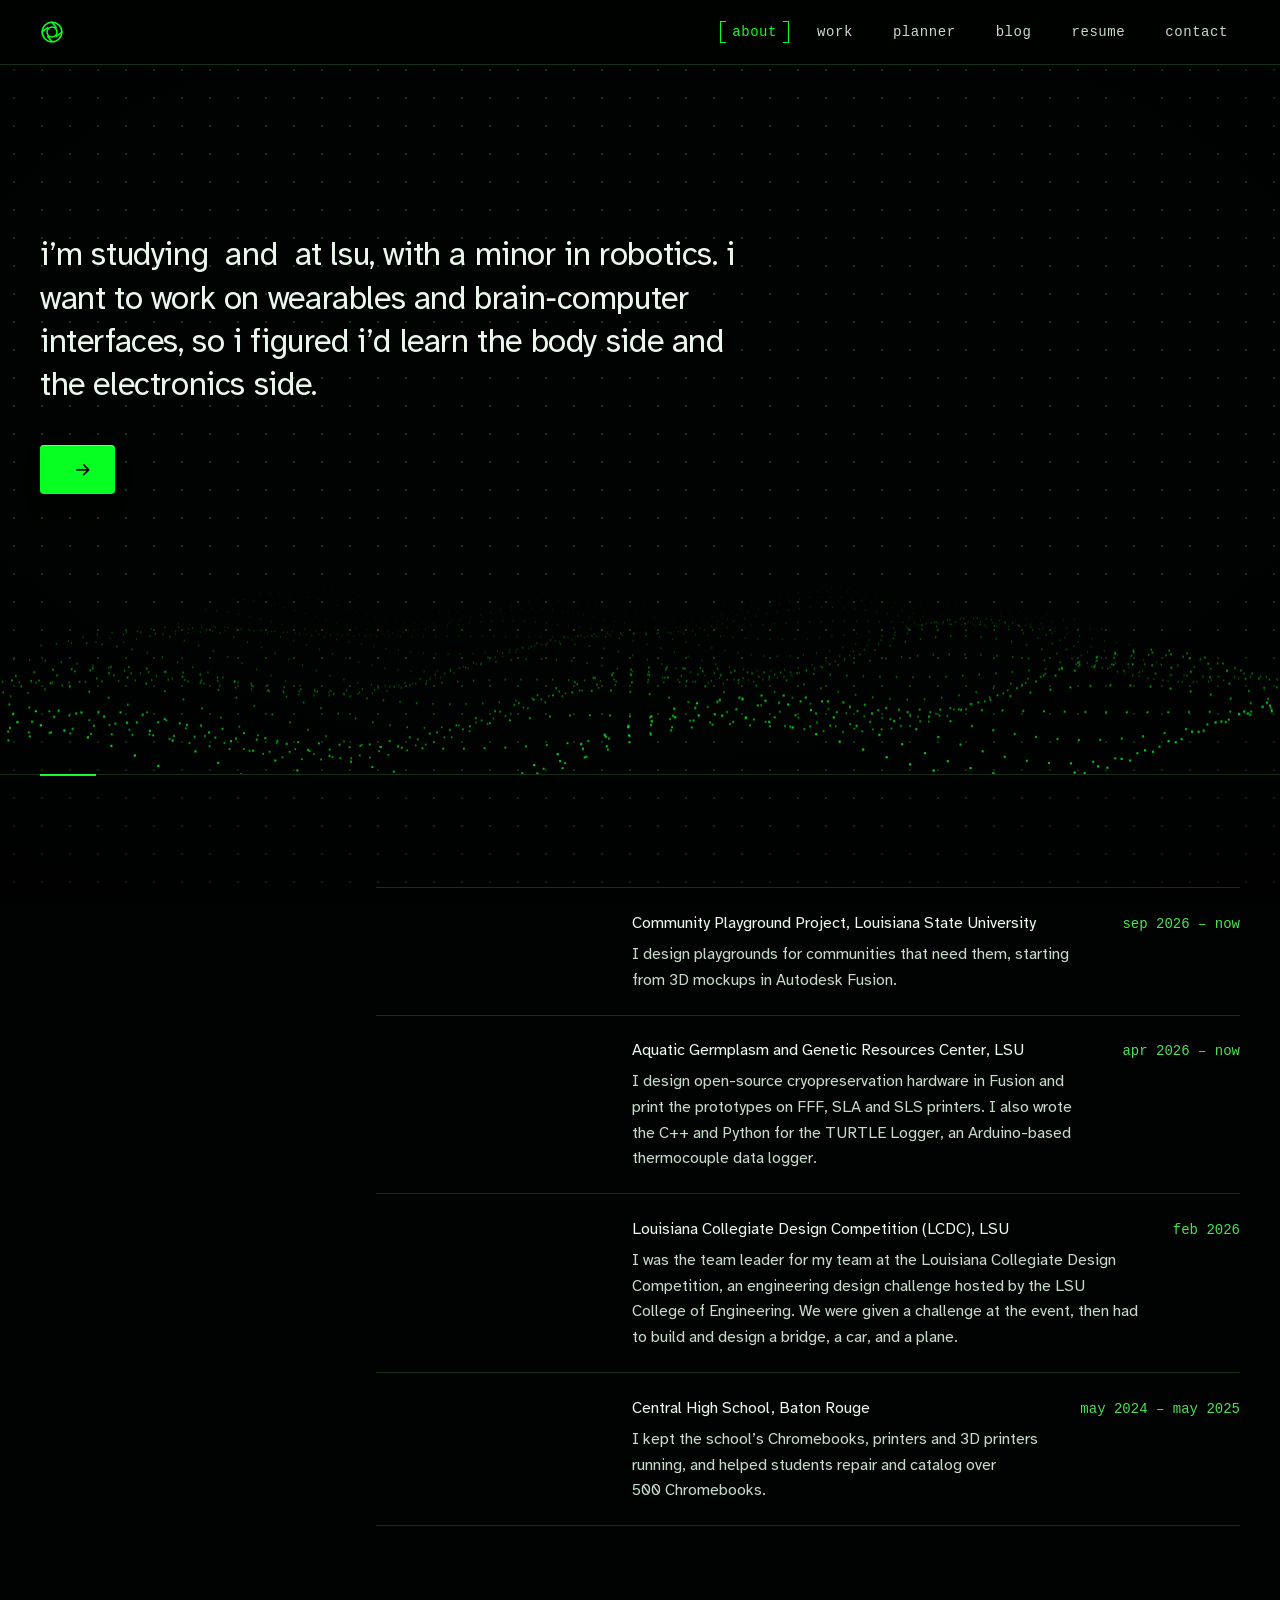
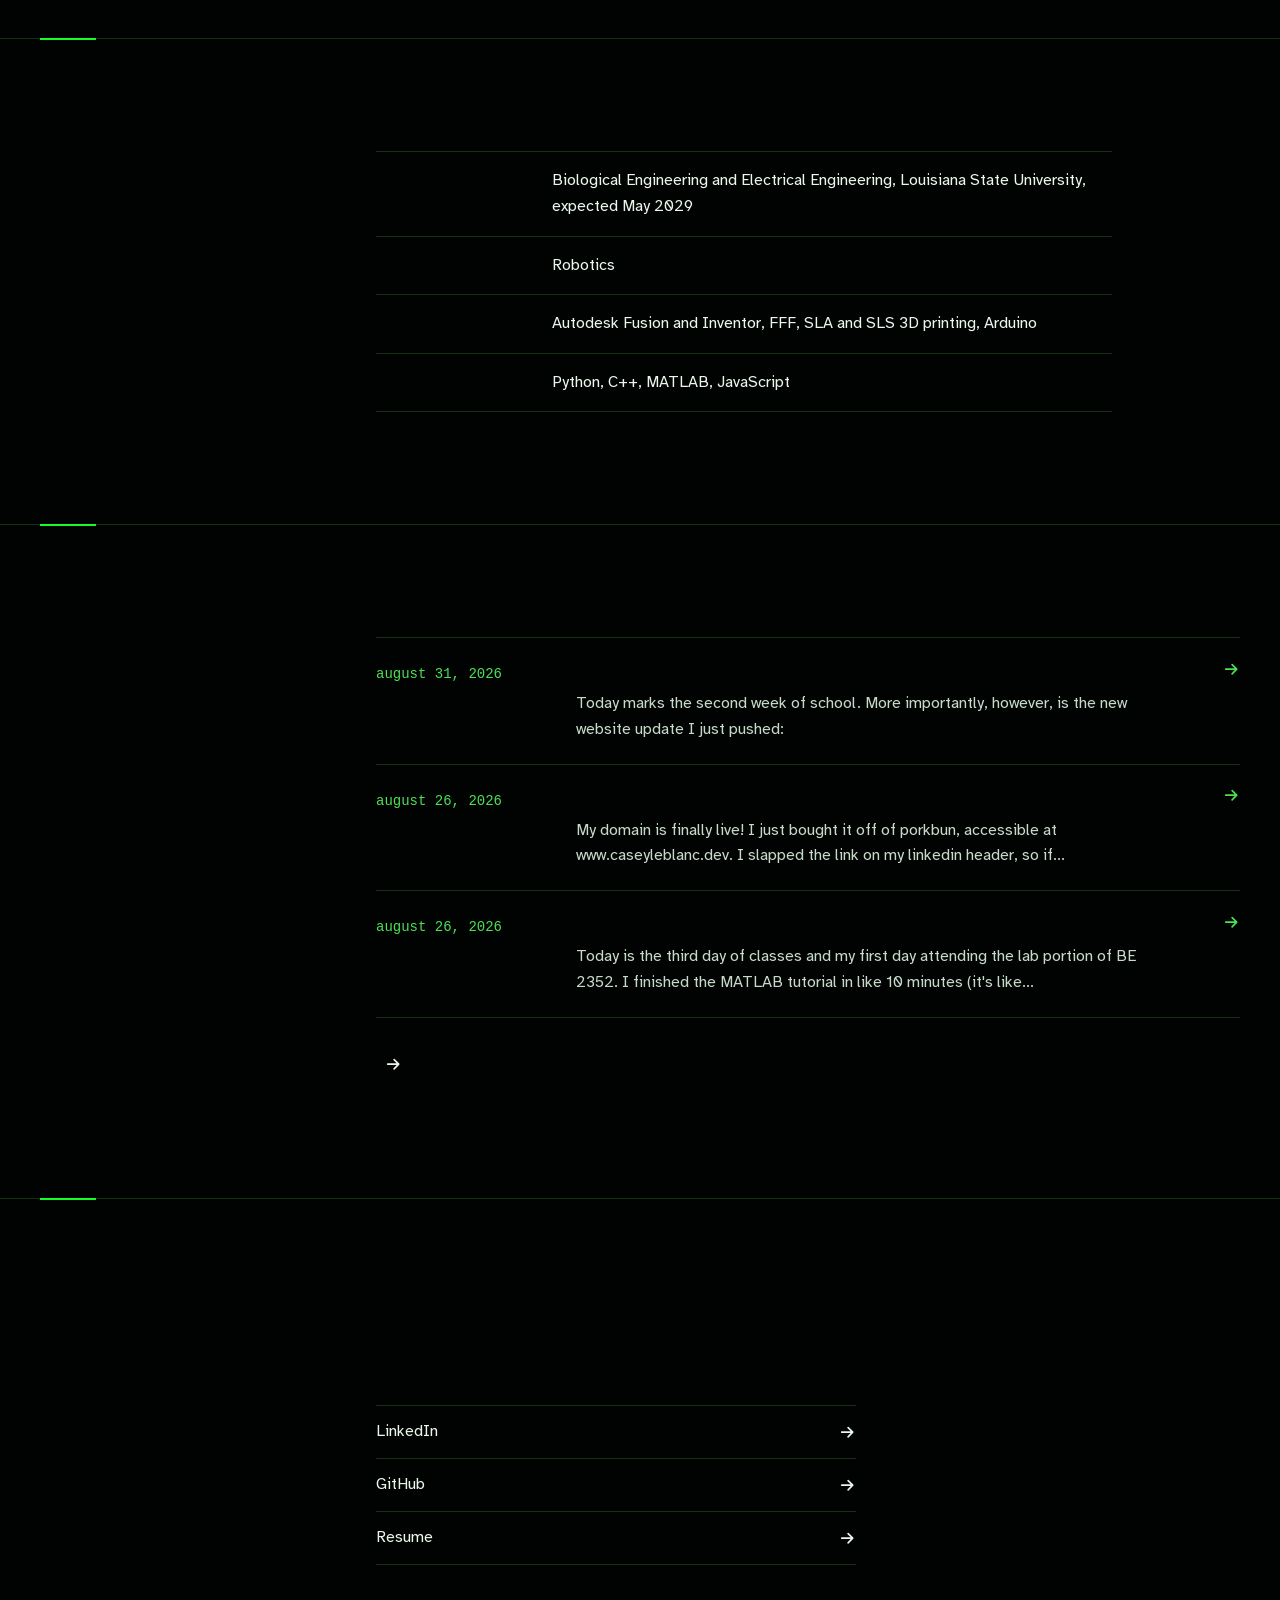
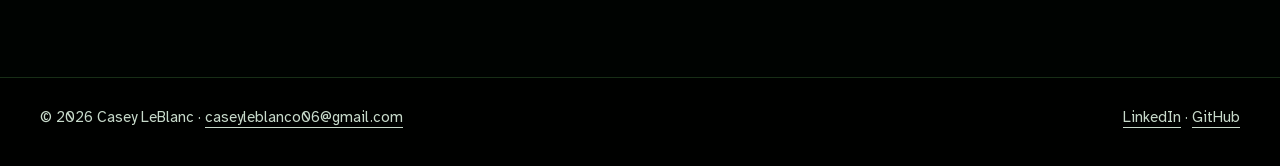
==== commit a4e6e046: "About: resume job titles, help desk months, new LCDC description" ====
--- a/about/index.html
+++ b/about/index.html
@@ -67,7 +67,7 @@
                 <h2 class="section-title" id="experience-title">experience</h2>
                 <ul class="rows">
                     <li class="row row-work">
-                        <h3 class="row-title">Design engineer</h3>
+                        <h3 class="row-title">Design Engineer</h3>
                         <div class="row-body">
                             <p class="row-org">Community Playground Project, Louisiana State University</p>
                             <p class="row-text">I design playgrounds for communities that need them, starting from 3D mockups in Autodesk Fusion.</p>
@@ -75,7 +75,7 @@
                         <span class="row-when">sep 2026 &ndash; now</span>
                     </li>
                     <li class="row row-work">
-                        <h3 class="row-title">Undergraduate researcher</h3>
+                        <h3 class="row-title">Undergraduate Student Researcher</h3>
                         <div class="row-body">
                             <p class="row-org">Aquatic Germplasm and Genetic Resources Center, LSU</p>
                             <p class="row-text">I design open-source cryopreservation hardware in Fusion and print the prototypes on FFF, SLA and SLS printers. I also wrote the C++ and Python for the TURTLE Logger, an Arduino-based thermocouple data logger.</p>
@@ -83,20 +83,20 @@
                         <span class="row-when">apr 2026 &ndash; now</span>
                     </li>
                     <li class="row row-work">
-                        <h3 class="row-title">Team leader</h3>
+                        <h3 class="row-title">Team Leader</h3>
                         <div class="row-body">
                             <p class="row-org">Louisiana Collegiate Design Competition (LCDC), LSU</p>
-                            <p class="row-text">I led a team at LSU Engineering&#8217;s design competition. You get the challenge at the event, then design, build and test something before time runs out.</p>
+                            <p class="row-text">I was the team leader for my team at the Louisiana Collegiate Design Competition, an engineering design challenge hosted by the LSU College of Engineering. We were given a challenge at the event, then had to build and design a bridge, a car, and a plane.</p>
                         </div>
                         <span class="row-when">feb 2026</span>
                     </li>
                     <li class="row row-work">
-                        <h3 class="row-title">Help desk</h3>
+                        <h3 class="row-title">Help Desk Employee</h3>
                         <div class="row-body">
                             <p class="row-org">Central High School, Baton Rouge</p>
                             <p class="row-text">I kept the school&#8217;s Chromebooks, printers and 3D printers running, and helped students repair and catalog over 500 Chromebooks.</p>
                         </div>
-                        <span class="row-when">2024 &ndash; 2025</span>
+                        <span class="row-when">may 2024 &ndash; may 2025</span>
                     </li>
                 </ul>
             </div>
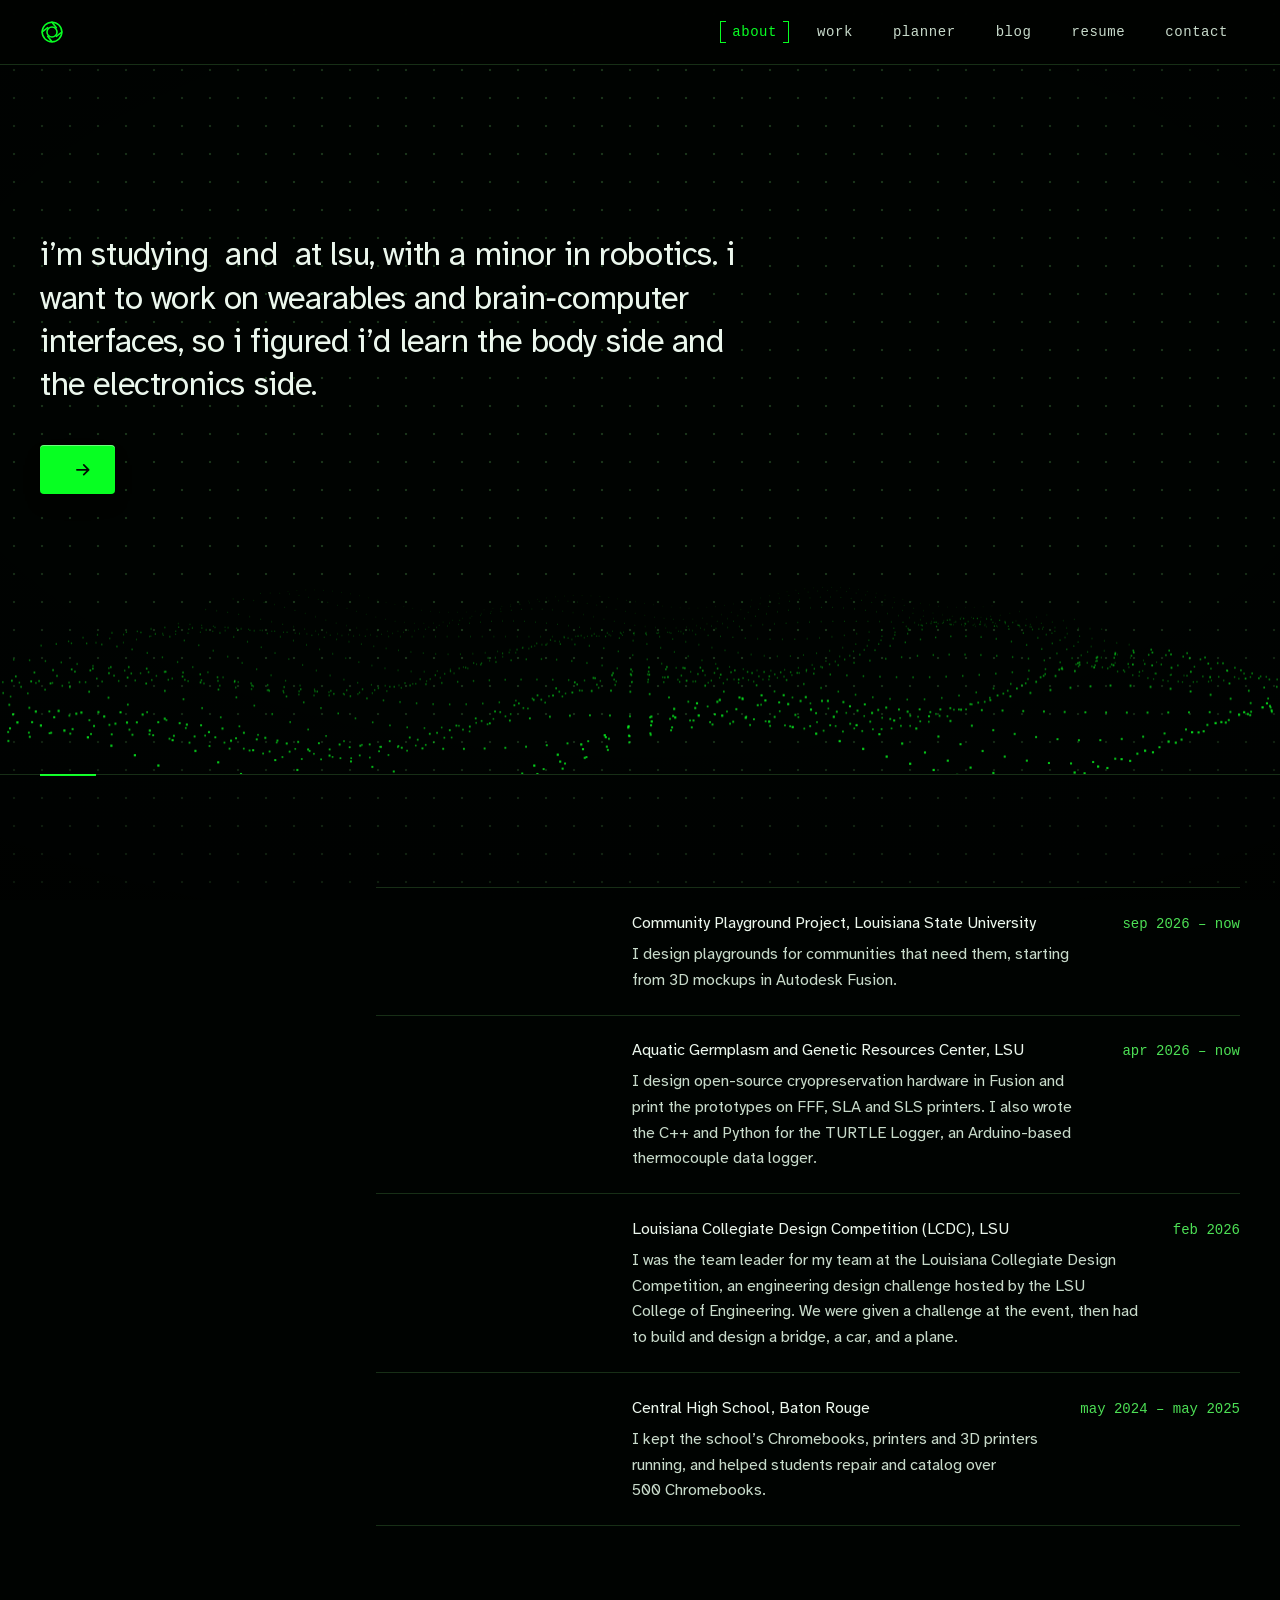
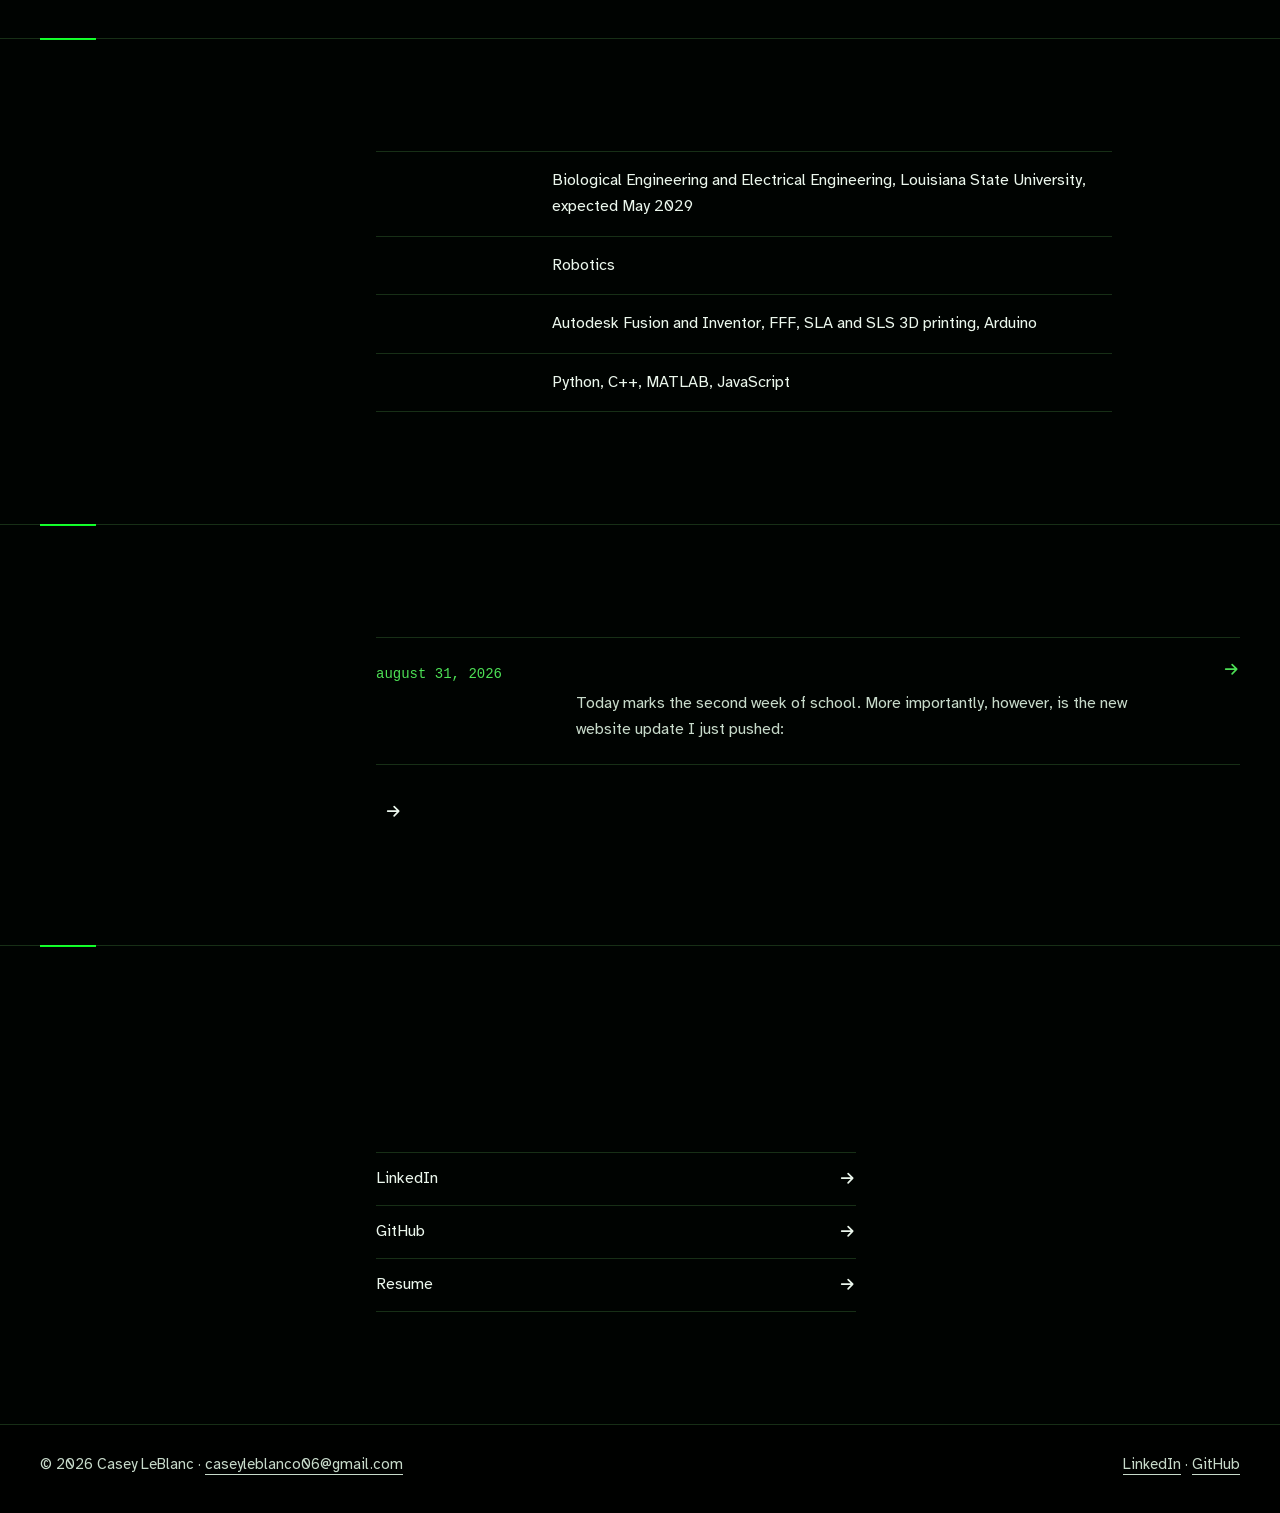
==== commit 936ee792: "Critique fixes: work page proof, home says what I do, reading and motion - Work page rebuilt from th" ====
--- a/about/index.html
+++ b/about/index.html
@@ -121,8 +121,6 @@
                     <ul class="rows">
 <!-- blog:latest:start (generated by tools/blog.py, edit posts/*.md instead) -->
 <li class="row row-post"><a class="row-link" href="../blog/#post-2026-08-31-new-update-and-project-brainstorming"><time datetime="2026-08-31">august 31, 2026</time><span class="row-main"><span class="row-title">new update and project brainstorming</span><span class="row-text">Today marks the second week of school. More importantly, however, is the new website update I just pushed:</span></span><svg class="arrow" viewBox="0 0 20 20" aria-hidden="true" focusable="false"><path d="M4 10h11M11 5l5 5-5 5"/></svg></a></li>
-<li class="row row-post"><a class="row-link" href="../blog/#post-2026-08-26-domain-is-live"><time datetime="2026-08-26">august 26, 2026</time><span class="row-main"><span class="row-title">domain is live!</span><span class="row-text">My domain is finally live! I just bought it off of porkbun, accessible at www.caseyleblanc.dev. I slapped the link on my linkedin header, so if...</span></span><svg class="arrow" viewBox="0 0 20 20" aria-hidden="true" focusable="false"><path d="M4 10h11M11 5l5 5-5 5"/></svg></a></li>
-<li class="row row-post"><a class="row-link" href="../blog/#post-2026-08-26-matt-lab-and-the-start-of-random-stuff-section"><time datetime="2026-08-26">august 26, 2026</time><span class="row-main"><span class="row-title">matt lab and the start of random stuff section</span><span class="row-text">Today is the third day of classes and my first day attending the lab portion of BE 2352. I finished the MATLAB tutorial in like 10 minutes (it's like...</span></span><svg class="arrow" viewBox="0 0 20 20" aria-hidden="true" focusable="false"><path d="M4 10h11M11 5l5 5-5 5"/></svg></a></li>
 <!-- blog:latest:end -->
                     </ul>
                     <p class="more"><a class="btn-link" href="../blog/">all posts <svg class="arrow" viewBox="0 0 20 20" aria-hidden="true" focusable="false"><path d="M4 10h11M11 5l5 5-5 5"/></svg></a></p>
--- a/site.css
+++ b/site.css
@@ -915,7 +915,7 @@
 }
 
 .prose {
-    max-width: 68ch;
+    max-width: 32em; /* about 72 characters of Atkinson at this size */
     font-size: 1.125rem;
     line-height: 1.75;
 }
@@ -1077,7 +1077,7 @@
 }
 
 /* waiting for its turn */
-.motion :is(.page-title, .section-title, .summary-title, .statement, .page-intro, .rows > li, .facts > .fact, .link-list > li, .outline-list > li, .post-head, .actions, .page-note, .more, .contact-mail, main > .wave, .planner-shot, .pdf-frame):not(.is-in) {
+.motion :is(.page-title, .section-title, .summary-title, .statement, .page-intro, .rows > li, .facts > .fact, .link-list > li, .outline-list > li, .post-head, .actions, .page-note, .more, .contact-mail, main > .wave, .planner-shot, .pdf-frame, .showcase):not(.is-in) {
     opacity: 0;
 }
 
@@ -1178,7 +1178,7 @@
 }
 
 /* buttons, notes, pictures and the wave lift in */
-.motion :is(.actions, .page-note, .more, .contact-mail, main > .wave, .planner-shot, .pdf-frame).is-in {
+.motion :is(.actions, .page-note, .more, .contact-mail, main > .wave, .planner-shot, .pdf-frame, .showcase).is-in {
     animation: lift 0.7s var(--ease) var(--d, 0ms) backwards;
 }
 @keyframes lift {
@@ -1241,6 +1241,111 @@
     margin-top: clamp(0.5rem, 2vw, 1.5rem);
 }
 
+/* ---------- showcase: CAD parts turning in a HUD viewer (showcase/showcase.js) ---------- */
+
+.showcase {
+    display: grid;
+    gap: 1.25rem;
+    margin: clamp(2rem, 5vw, 3.25rem) 0 clamp(3.5rem, 9vw, 7rem);
+}
+@media (min-width: 900px) {
+    .showcase {
+        grid-template-columns: minmax(0, 1fr) minmax(14rem, 18rem);
+        align-items: start;
+    }
+}
+/* the viewer: four corner brackets, like a HUD locking onto the part */
+.viewer {
+    position: relative;
+    aspect-ratio: 4 / 3;
+    background:
+        linear-gradient(var(--signal) 0 0) left top / 1.5rem 1.5px,
+        linear-gradient(var(--signal) 0 0) left top / 1.5px 1.5rem,
+        linear-gradient(var(--signal) 0 0) right top / 1.5rem 1.5px,
+        linear-gradient(var(--signal) 0 0) right top / 1.5px 1.5rem,
+        linear-gradient(var(--signal) 0 0) left bottom / 1.5rem 1.5px,
+        linear-gradient(var(--signal) 0 0) left bottom / 1.5px 1.5rem,
+        linear-gradient(var(--signal) 0 0) right bottom / 1.5rem 1.5px,
+        linear-gradient(var(--signal) 0 0) right bottom / 1.5px 1.5rem;
+    background-repeat: no-repeat;
+}
+.viewer canvas {
+    display: block;
+    width: 100%;
+    height: 100%;
+    cursor: grab;
+    touch-action: pan-y;
+}
+.viewer canvas:active {
+    cursor: grabbing;
+}
+.viewer canvas:focus-visible {
+    outline-offset: -3px;
+}
+.viewer-readout {
+    position: absolute;
+    left: 1.25rem;
+    bottom: 1rem;
+    display: flex;
+    flex-wrap: wrap;
+    gap: 0.25rem 1.25rem;
+    margin: 0;
+    color: var(--fog-2);
+    font-family: var(--mono);
+    font-size: 0.8rem;
+    letter-spacing: 0.02em;
+    pointer-events: none;
+}
+.viewer-readout [data-readout-name] {
+    color: var(--signal);
+}
+.is-loading .viewer-readout [data-readout-name]::after {
+    content: " …";
+}
+.viewer-fallback {
+    display: none;
+}
+.no-webgl .viewer-fallback {
+    display: grid;
+    place-items: center;
+    position: absolute;
+    inset: 0;
+    margin: 0;
+    padding: 2rem;
+    color: var(--fog-2);
+    text-align: center;
+}
+/* the parts to choose from, as bracket labels */
+.model-list {
+    display: grid;
+    gap: 0.25rem;
+    margin: 0;
+    padding: 0;
+    list-style: none;
+}
+.model-list button {
+    width: 100%;
+    min-height: 44px;
+    padding: 0.5rem 0.9rem;
+    border: 1px solid transparent;
+    border-radius: 4px;
+    background: none;
+    color: var(--fog-2);
+    font: inherit;
+    font-family: var(--mono);
+    font-size: 0.875rem;
+    text-align: left;
+    cursor: pointer;
+    transition: color 0.2s, border-color 0.2s;
+}
+.model-list button:hover {
+    color: var(--signal);
+}
+.model-list button[aria-pressed="true"] {
+    border-color: var(--line-strong);
+    color: var(--signal);
+}
+
 /* ---------- home: the main menu screen ---------- */
 
 /* registered so the script can read the label zone back in pixels */
@@ -1252,7 +1357,8 @@
 
 .home-stage {
     --label-px: clamp(10rem, 16vw, 14rem);
-    --hole: calc(0.46 * min(100svh, 100vw - 2 * var(--label-px)));
+    --ring-fill: 0.39; /* outer radius as a share of the stage height; ring.js reads it too */
+    --hole: calc(var(--ring-fill) * 1.04 * min(100svh, 100vw - 2 * var(--label-px)));
     position: relative;
     flex: 1;
     min-height: 100vh;
@@ -1435,6 +1541,25 @@
     fill: var(--signal-strong);
 }
 
+/* the top edge: what Casey does, mirroring the bottom edge */
+.home-id {
+    position: absolute;
+    top: clamp(0.6rem, 2.2vh, 1.4rem);
+    left: 50%;
+    z-index: 3;
+    width: max-content;
+    max-width: max(100% - 2 * var(--label-px), 34ch);
+    margin: 0;
+    transform: translateX(-50%);
+    color: var(--fog);
+    font-family: var(--mono);
+    font-size: 0.9rem;
+    letter-spacing: 0.02em;
+    text-align: center;
+    text-wrap: balance;
+    transition: opacity 0.35s;
+}
+
 /* the bottom edge: the current role, the motion switch, the email */
 .home-now,
 .motion-toggle,
@@ -1443,7 +1568,7 @@
     bottom: clamp(0.75rem, 3vh, 1.75rem);
     z-index: 3;
     font-family: var(--mono);
-    font-size: 0.8rem;
+    font-size: 0.875rem;
     letter-spacing: 0.02em;
     text-transform: lowercase;
     transition: opacity 0.35s;
@@ -1527,6 +1652,8 @@
     transform: translateX(2.5rem);
 }
 .is-leaving .menu ul,
+.is-leaving .home-id,
+.menu-return .home-id,
 .is-leaving .home-now,
 .is-leaving .home-mail,
 .is-leaving .motion-toggle,
@@ -1557,10 +1684,23 @@
         transform 0.7s var(--ease) 0.15s;
 }
 .is-gathering .menu ul,
+.is-gathering .home-id,
 .is-gathering .home-now,
 .is-gathering .home-mail,
 .is-gathering .motion-toggle {
     transition: opacity 0.6s ease-out 0.2s;
+}
+
+/* narrow laptops, where the top line wraps to two rows: a smaller ring keeps it clear */
+@media (max-width: 1150px) {
+    .home-stage {
+        --ring-fill: 0.36;
+    }
+    .home-now,
+    .motion-toggle,
+    .home-mail {
+        font-size: 0.8rem;
+    }
 }
 
 /* phones, and screens too short for labels beside the ring: the ring on top with the name inside,
@@ -1568,6 +1708,7 @@
 @media (max-width: 819px), (max-height: 560px) {
     .home-stage {
         --label-px: 0px;
+        --ring-fill: 0.46;
         --ring-h: min(100vw, 58svh);
         --hole: calc(0.46 * var(--ring-h));
         display: flex;
@@ -1585,6 +1726,12 @@
     }
     .who {
         display: contents;
+    }
+    .home-id {
+        position: static;
+        width: min(100% - 2 * var(--gutter), 26rem);
+        margin: 0.25rem 0 0;
+        transform: none;
     }
     .who-name {
         position: absolute;
